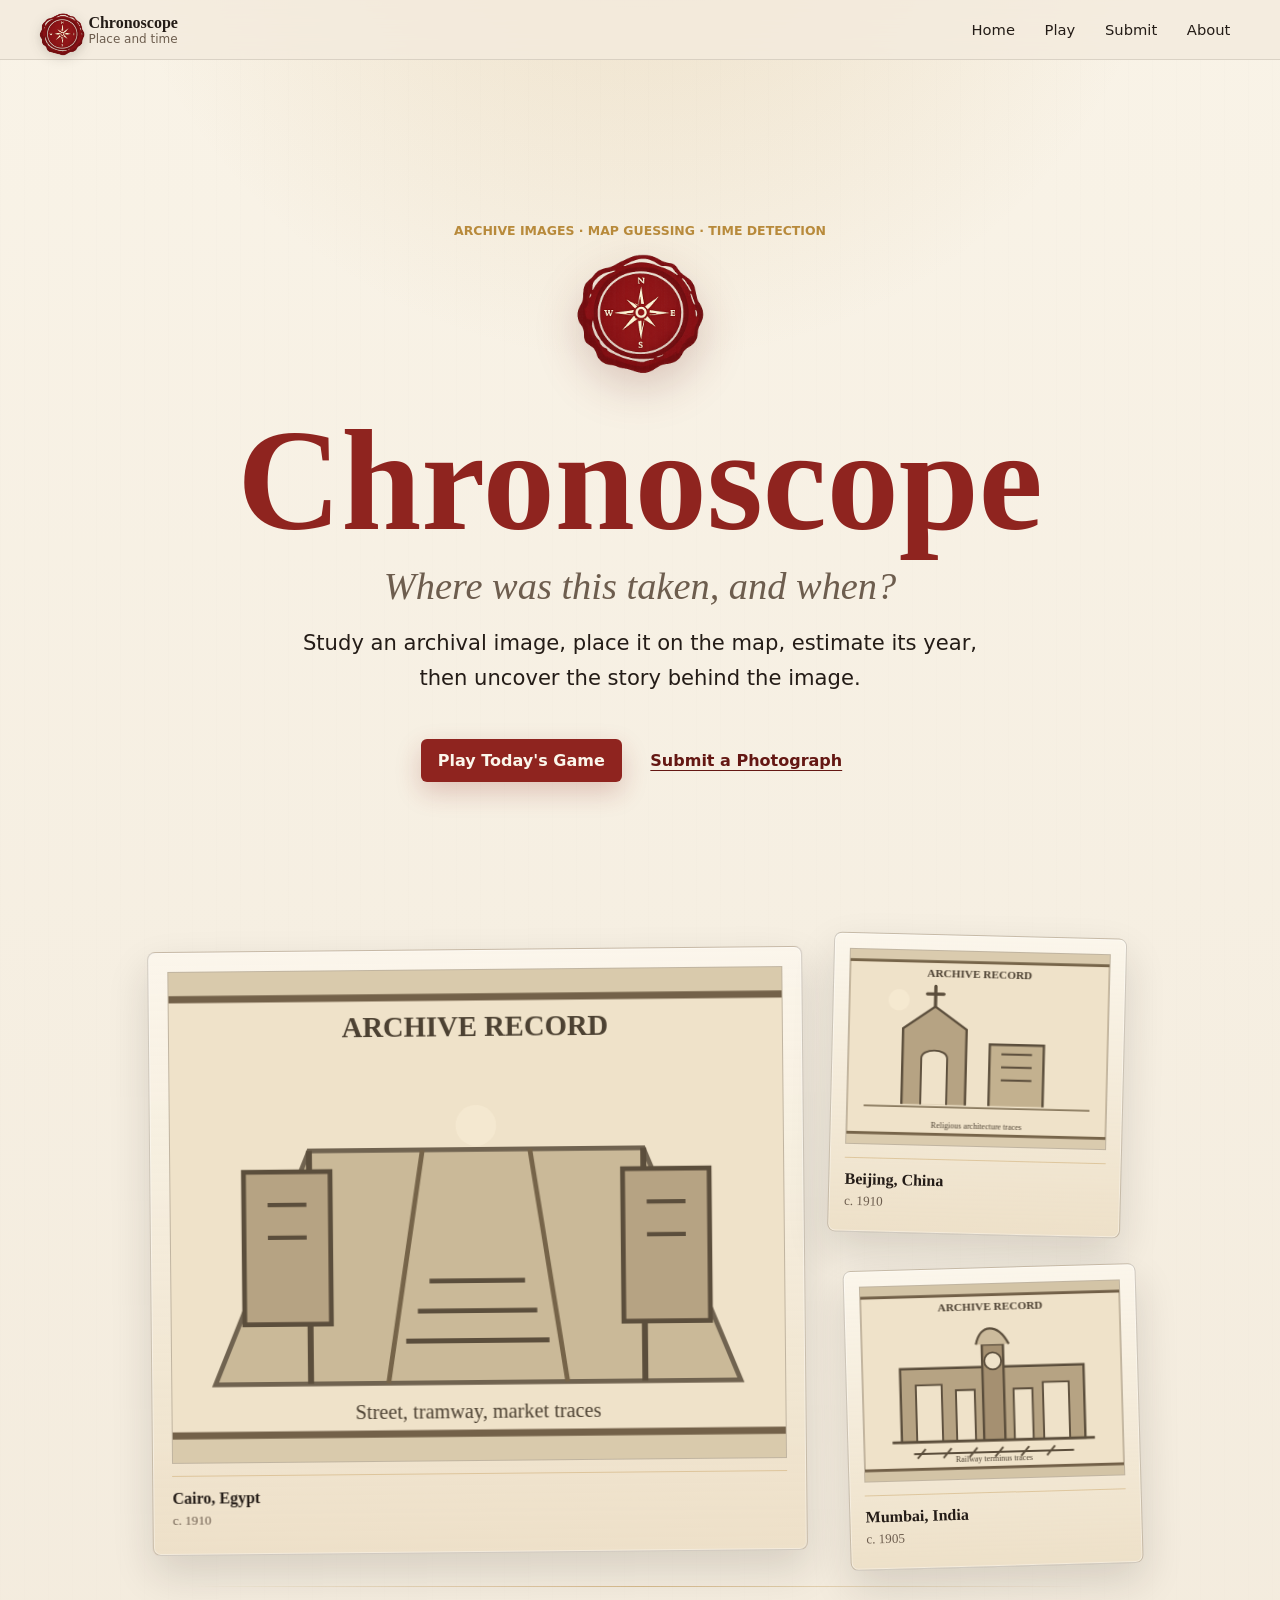
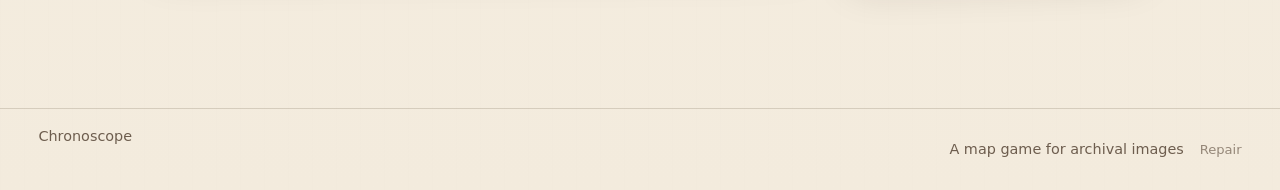
==== chronoscope-github-pages-upload/index.html @ c5681e15 "Add files via upload" ====
<!doctype html>
<html lang="en">
  <head>
    <meta charset="utf-8" />
    <meta name="viewport" content="width=device-width, initial-scale=1" />
    <title>Chronoscope</title>
    <meta
      name="description"
      content="Chronoscope is a historical map game about placing archival images in space and time."
    />

    <link rel="icon" href="assets/chronoscope-wax-seal-256.png" type="image/png" />
    <link rel="stylesheet" href="https://unpkg.com/leaflet/dist/leaflet.css" />
    <link rel="stylesheet" href="style.css?v=chronoscope-3" />
    <script src="https://unpkg.com/leaflet/dist/leaflet.js"></script>
    <script src="script.js?v=chronoscope-3" defer></script>
  </head>
  <body data-page="main">
    <header class="site-header">
      <a class="brand" href="#home" data-view-target="home" aria-label="Chronoscope home">
        <span class="brand-mark">
          <img src="assets/chronoscope-wax-seal.png" alt="" />
        </span>
        <span>
          <strong>Chronoscope</strong>
          <small>Place and time</small>
        </span>
      </a>

      <nav class="site-nav" aria-label="Primary navigation">
        <button type="button" data-view-target="home">Home</button>
        <button type="button" data-action="start-game">Play</button>
        <button type="button" data-view-target="submit">Submit</button>
        <button type="button" data-view-target="about">About</button>
      </nav>
    </header>

    <main class="app-shell">
      <section class="screen is-active home-screen" data-view="home" id="home">
        <div class="chronoscope-hero">
          <p class="kicker hero-kicker">Archive images &middot; map guessing &middot; time detection</p>
          <div class="logo-placeholder" aria-label="Chronoscope compass wax seal">
            <img src="assets/chronoscope-wax-seal.png" alt="Chronoscope compass wax seal" />
          </div>
          <h1>Chronoscope</h1>
          <p class="hero-question">Where was this taken, and when?</p>
          <p class="lead">
            Study an archival image, place it on the map, estimate its year,
            then uncover the story behind the image.
          </p>
          <div class="button-row hero-actions">
            <button class="primary-button" type="button" data-action="start-game">
              Play Today's Game
            </button>
            <button class="text-button" type="button" data-view-target="submit">
              Submit a Photograph
            </button>
          </div>
          <p class="sr-only" id="dataStatus" aria-live="polite"></p>
        </div>

        <div class="home-lower" aria-label="Featured archival previews">
          <div class="archive-triptych">
            <figure class="archive-teaser archive-primary">
              <img
                id="homeImageOne"
                src="assets/images/cairo_street_001.svg"
                alt="Featured archival image"
              />
              <figcaption>
                <span id="homePlaceOne">Cairo, Egypt</span>
                <time id="homeTimeOne">c. 1910</time>
              </figcaption>
            </figure>
            <figure class="archive-teaser archive-secondary archive-secondary-top">
              <img
                id="homeImageTwo"
                src="assets/images/beijing_church_001.svg"
                alt="Featured archival image"
              />
              <figcaption>
                <span id="homePlaceTwo">Beijing, China</span>
                <time id="homeTimeTwo">c. 1910</time>
              </figcaption>
            </figure>
            <figure class="archive-teaser archive-secondary archive-secondary-bottom">
              <img
                id="homeImageThree"
                src="assets/images/mumbai_station_001.svg"
                alt="Featured archival image"
              />
              <figcaption>
                <span id="homePlaceThree">Mumbai, India</span>
                <time id="homeTimeThree">c. 1905</time>
              </figcaption>
            </figure>
          </div>
        </div>
      </section>

      <section class="screen game-screen" data-view="game" id="game">
        <div class="round-bar">
          <div>
            <p class="kicker">Current record</p>
            <h2 id="roundTitle">Archive Image</h2>
          </div>
          <div class="round-meta">
            <span id="roundCounter">Round 1 of 5</span>
            <span id="scorePreview">Score 0 / 25,000</span>
          </div>
        </div>

        <div class="game-layout">
          <article class="image-panel">
            <section class="time-panel" aria-label="Time guess">
              <div class="time-panel-head">
                <div>
                  <p class="kicker">Estimated date</p>
                  <strong id="yearDisplay">1900 CE</strong>
                </div>
                <label>
                  Exact year
                  <input id="yearInput" type="number" min="-3000" max="2000" step="1" />
                </label>
              </div>
              <div
                id="timeTimeline"
                class="time-timeline"
                role="slider"
                aria-label="Estimated year from 3000 BCE to 2000 CE"
                aria-valuemin="-3000"
                aria-valuemax="2000"
                aria-valuenow="1900"
                tabindex="0"
              >
                <div class="time-track"></div>
                <div class="time-era bc-era">BCE</div>
                <div class="time-era ce-era">CE</div>
                <div class="time-marker" id="timeMarker"></div>
                <div class="time-ticks" aria-hidden="true">
                  <span>3000 BCE</span>
                  <span>2000 BCE</span>
                  <span>1000 BCE</span>
                  <span>1 CE</span>
                  <span>1000 CE</span>
                  <span>2000 CE</span>
                </div>
              </div>
            </section>

            <figure>
              <img id="imageImage" src="" alt="Historical image for this round" />
              <figcaption id="imageCaption">Study the image, choose a date, and place it on the map.</figcaption>
            </figure>
          </article>

          <section class="detective-panel" aria-label="Guess panel">
            <div class="map-status" id="mapStatus">No location selected</div>
            <div id="guessMap" class="map-shell" aria-label="World map"></div>

            <div class="action-strip">
              <button class="primary-button" type="button" id="submitGuess" disabled>
                Submit Guess
              </button>
              <button class="secondary-button" type="button" id="nextRound" hidden>
                Next Round
              </button>
            </div>

            <section class="reveal-panel" id="revealPanel" hidden aria-live="polite"></section>
          </section>
        </div>
      </section>

      <section class="screen results-screen" data-view="results" id="results">
        <div class="results-hero">
          <p class="kicker">Final record</p>
          <h2>Your Reading of the Past</h2>
          <p id="finalScore" class="final-score">0 / 25,000</p>
          <p id="ratingTitle" class="rating-title"></p>
        </div>

        <div class="results-grid">
          <section class="results-breakdown">
            <h3>Round Breakdown</h3>
            <div id="roundBreakdown"></div>
          </section>

          <section class="share-panel">
            <h3>Share Result</h3>
            <textarea id="shareText" readonly rows="7"></textarea>
            <div class="button-row">
              <button class="primary-button" type="button" id="copyResult">Copy Result</button>
              <button class="secondary-button" type="button" data-action="start-game">
                Play Again
              </button>
            </div>
            <p class="loading-note" id="copyResultStatus"></p>
          </section>
        </div>
      </section>

      <section class="screen submit-screen" data-view="submit" id="submit">
        <div class="section-heading">
          <p class="kicker">Archive contribution</p>
          <h2>Submit a Photograph</h2>
          <p>
            Propose an archival photograph for review. No submission enters the
            game until it has been verified for source, date, location, and rights.
          </p>
        </div>

        <div class="submit-layout">
          <form id="submissionForm" class="submission-form">
            <label>
              Image title
              <input name="title" required placeholder="Old Church in Beijing" />
            </label>
            <label>
              Image URL
              <input name="image" type="url" required placeholder="https://archive.example/image.jpg" />
            </label>
            <label>
              Suggested location name
              <input name="locationName" required placeholder="Beijing, China" />
            </label>
            <label>
              Latitude
              <input name="lat" type="number" step="0.0001" required placeholder="39.9042" />
            </label>
            <label>
              Longitude
              <input name="lng" type="number" step="0.0001" required placeholder="116.4074" />
            </label>
            <label>
              Suggested year
              <input name="year" type="number" min="-3000" max="2000" step="1" required placeholder="1910" />
            </label>
            <label class="full-span">
              Locate it on the map
              <span class="field-note">Click the map, then confirm the selected point. You can clear it and choose again.</span>
              <div id="submissionMap" class="submission-map" aria-label="Submission location map"></div>
              <div class="button-row">
                <button class="secondary-button" type="button" id="confirmSubmissionLocation">
                  Confirm Map Location
                </button>
                <button class="secondary-button" type="button" id="clearSubmissionLocation">
                  Clear Location
                </button>
              </div>
              <span id="submissionMapStatus" class="field-note">No map point selected yet.</span>
            </label>
            <label class="full-span">
              Optional owner note <span class="optional-label">optional</span>
              <textarea name="clue" rows="3"></textarea>
            </label>
            <label class="full-span">
              Historical Record <span class="optional-label">optional</span>
              <textarea name="explanation" rows="4"></textarea>
            </label>
            <label>
              Source/archive link
              <input name="source" required placeholder="Archive name and URL" />
            </label>
            <label>
              Rights/public domain note
              <input name="rights" required placeholder="Public domain, CC0, or permission note" />
            </label>
            <label>
              Submitter name or initials
              <input name="submitter" required placeholder="A. Chen" />
            </label>

            <div class="form-actions full-span">
              <button class="primary-button" type="submit">Submit for Review</button>
              <button class="secondary-button" type="reset">Clear Form</button>
            </div>
          </form>

          <section class="generated-panel">
            <h3>Submission Record</h3>
            <p>
              Your proposal is prepared for owner review. It does not publish
              anything to the game.
            </p>
            <textarea id="generatedSubmission" readonly rows="18"></textarea>
            <div class="button-row">
              <button class="primary-button" type="button" id="copySubmission">
                Copy Submission Record
              </button>
            </div>
            <p class="loading-note" id="submissionStatus"></p>
          </section>
        </div>
      </section>

      <section class="screen about-screen" data-view="about" id="about">
        <div class="section-heading">
          <p class="kicker">About Chronoscope</p>
          <h2>Read the traces.</h2>
          <p>
            Chronoscope is a historical map game about reading the traces left
            inside old images. Each round asks a simple question: where was this
            image taken, and when?
          </p>
        </div>

        <div class="about-columns">
          <section>
            <h3>Observation</h3>
            <p>
              The answer lies not in memorization, but in observation: architecture,
              clothing, roads, signs, terrain, technology, and the quiet details
              of daily life.
            </p>
          </section>
          <section>
            <h3>Public History</h3>
            <p>
              The project is built as an experiment in public history, visual
              reasoning, and geographical imagination. Submissions require
              verification before they can enter the game.
            </p>
          </section>
        </div>
      </section>
    </main>

    <footer class="site-footer">
      <span>Chronoscope</span>
      <span>
        A map game for archival images
        <button class="repair-link" type="button" id="openRepairAccess">Repair</button>
      </span>
    </footer>

    <section class="repair-access" id="repairAccess" hidden aria-label="Owner repair access">
      <div class="repair-access-card">
        <button class="repair-close" type="button" id="closeRepairAccess" aria-label="Close repair access">
          &times;
        </button>
        <p class="kicker">Owner access</p>
        <h2>Repair Panel</h2>
        <p>Enter the owner repair code to continue.</p>
        <form id="repairAccessForm" class="repair-access-form">
          <label>
            Access code
            <input id="repairAccessCode" type="password" autocomplete="current-password" />
          </label>
          <button class="primary-button" type="submit">Open Repair</button>
        </form>
        <p class="loading-note" id="repairAccessStatus" aria-live="polite"></p>
      </div>
    </section>
  </body>
</html>
---- chronoscope-github-pages-upload/style.css ----
:root {
  --paper: #F3EBDD;
  --paper-soft: #FBF6EB;
  --paper-deep: #E7D6B8;
  --ink: #241C17;
  --muted-ink: #6D5D4E;
  --muted: var(--muted-ink);
  --burgundy: #8F241F;
  --burgundy-dark: #641713;
  --gold: #B88A3B;
  --line: #D8C5A3;
  --shadow: 0 22px 60px rgba(36, 28, 23, 0.16);
}

* {
  box-sizing: border-box;
}

html {
  min-height: 100%;
}

body {
  min-height: 100%;
  margin: 0;
  color: var(--ink);
  font-family: system-ui, -apple-system, BlinkMacSystemFont, "Segoe UI", sans-serif;
  background:
    radial-gradient(circle at 50% -10%, rgba(184, 138, 59, 0.2), transparent 34rem),
    linear-gradient(rgba(251, 246, 235, 0.72), rgba(243, 235, 221, 0.84)),
    repeating-linear-gradient(90deg, rgba(36, 28, 23, 0.028) 0 1px, transparent 1px 24px),
    var(--paper);
}

button,
input,
textarea,
select {
  font: inherit;
}

button,
a.secondary-link,
.repair-link,
.text-button {
  min-height: 42px;
}

button {
  border: 0;
  cursor: pointer;
}

button:disabled {
  cursor: not-allowed;
  opacity: 0.55;
}

a {
  color: var(--burgundy-dark);
}

img {
  display: block;
  max-width: 100%;
}

.sr-only {
  position: absolute;
  width: 1px;
  height: 1px;
  padding: 0;
  overflow: hidden;
  clip: rect(0, 0, 0, 0);
  white-space: nowrap;
  border: 0;
}

code {
  padding: 0.12rem 0.28rem;
  border: 1px solid rgba(143, 36, 31, 0.18);
  border-radius: 4px;
  background: rgba(251, 246, 235, 0.72);
}

.site-header {
  position: sticky;
  top: 0;
  z-index: 50;
  display: flex;
  align-items: center;
  justify-content: space-between;
  gap: 1rem;
  padding: 0.65rem clamp(1rem, 3vw, 2.5rem);
  border-bottom: 1px solid rgba(36, 28, 23, 0.12);
  background: rgba(243, 235, 221, 0.82);
  backdrop-filter: blur(12px);
}

.brand {
  display: inline-flex;
  align-items: center;
  gap: 0.75rem;
  color: var(--ink);
  text-decoration: none;
}

.brand-mark {
  display: grid;
  width: 38px;
  height: 38px;
  place-items: center;
  border-radius: 50%;
  background: transparent;
  font-family: Georgia, "Times New Roman", serif;
  font-weight: 700;
}

.brand-mark img {
  width: 48px;
  height: 48px;
  max-width: none;
  object-fit: contain;
  filter: drop-shadow(0 3px 6px rgba(36, 28, 23, 0.2));
}

.brand strong,
h1,
h2,
h3 {
  font-family: Georgia, "Times New Roman", serif;
  font-weight: 700;
  letter-spacing: 0;
}

.brand small {
  display: block;
  color: var(--muted);
  font-size: 0.75rem;
}

.site-nav {
  display: flex;
  align-items: center;
  justify-content: flex-end;
  flex-wrap: wrap;
  gap: 0.45rem;
}

.site-nav button,
.site-nav a {
  display: inline-flex;
  align-items: center;
  justify-content: center;
  min-height: 36px;
  padding: 0.32rem 0.64rem;
  border: 1px solid transparent;
  border-radius: 6px;
  color: var(--ink);
  background: transparent;
  text-decoration: none;
  font-size: 0.92rem;
}

.site-nav button:hover,
.site-nav a:hover {
  border-color: rgba(143, 36, 31, 0.26);
  background: rgba(251, 246, 235, 0.62);
}

.app-shell {
  width: min(1320px, calc(100% - 2rem));
  margin: 0 auto;
  padding: clamp(1.5rem, 4vw, 3.5rem) 0;
}

.screen {
  display: none;
}

.screen.is-active {
  display: block;
}

.home-grid {
  display: grid;
  grid-template-columns: minmax(0, 1fr) minmax(280px, 420px);
  gap: clamp(1.4rem, 4vw, 3rem);
  align-items: center;
  min-height: calc(100vh - 190px);
}

.chronoscope-hero {
  display: grid;
  place-items: center;
  min-height: calc(100vh - 9.5rem);
  padding: clamp(3.5rem, 9vw, 7rem) 0 clamp(4rem, 10vw, 8rem);
  text-align: center;
  animation: quietReveal 700ms ease-out both;
}

.hero-kicker {
  margin-bottom: 1.35rem;
}

.logo-placeholder {
  display: grid;
  width: clamp(86px, 12vw, 136px);
  height: clamp(86px, 12vw, 136px);
  place-items: center;
  margin-bottom: clamp(1.2rem, 3vw, 2rem);
  border-radius: 50%;
  background: transparent;
  filter: drop-shadow(0 16px 22px rgba(100, 23, 19, 0.22));
}

.logo-placeholder img {
  width: 100%;
  height: 100%;
  object-fit: contain;
}

.chronoscope-hero h1 {
  margin-bottom: 0.85rem;
  color: var(--burgundy);
  font-size: clamp(4rem, 12vw, 9rem);
  letter-spacing: 0;
}

.hero-question {
  max-width: 740px;
  margin-bottom: 1.1rem;
  color: var(--muted-ink);
  font-family: Georgia, "Times New Roman", serif;
  font-size: clamp(1.5rem, 3vw, 2.4rem);
  font-style: italic;
  line-height: 1.18;
}

.chronoscope-hero .lead {
  max-width: 680px;
  margin-right: auto;
  margin-left: auto;
  color: var(--ink);
}

.hero-actions {
  justify-content: center;
  margin-top: 1.35rem;
}

.home-lower {
  display: flex;
  justify-content: center;
  min-height: 50vh;
  padding: clamp(0.5rem, 2vw, 1.6rem) 0 clamp(3rem, 7vw, 6rem);
}

@keyframes quietReveal {
  from {
    opacity: 0;
    transform: translateY(10px);
  }

  to {
    opacity: 1;
    transform: translateY(0);
  }
}

.kicker {
  margin: 0 0 0.45rem;
  color: var(--gold);
  font-size: 0.78rem;
  font-weight: 800;
  text-transform: uppercase;
}

h1,
h2,
h3,
p {
  margin-top: 0;
}

h1 {
  margin-bottom: 1rem;
  font-size: clamp(3rem, 8vw, 6.4rem);
  line-height: 0.95;
}

h2 {
  margin-bottom: 0.75rem;
  font-size: clamp(2rem, 4vw, 3.25rem);
  line-height: 1.05;
}

h3 {
  margin-bottom: 0.75rem;
  font-size: 1.3rem;
}

.lead {
  max-width: 58ch;
  color: var(--muted);
  font-size: clamp(1.08rem, 2vw, 1.32rem);
  line-height: 1.65;
}

.button-row,
.action-strip,
.form-actions,
.admin-toolbar {
  display: flex;
  flex-wrap: wrap;
  gap: 0.75rem;
  align-items: center;
}

.primary-button,
.secondary-button,
.danger-button,
.secondary-link,
.text-button {
  display: inline-flex;
  align-items: center;
  justify-content: center;
  padding: 0.74rem 1.05rem;
  border-radius: 6px;
  font-weight: 800;
  text-decoration: none;
  transition: background 180ms ease, border-color 180ms ease, color 180ms ease, transform 180ms ease;
}

.primary-button {
  color: var(--paper-soft);
  background: var(--burgundy);
  box-shadow: 0 10px 26px rgba(143, 36, 31, 0.22);
}

.primary-button:hover {
  background: var(--burgundy-dark);
  transform: translateY(-1px);
}

.secondary-button,
.secondary-link {
  border: 1px solid var(--line);
  color: var(--ink);
  background: rgba(255, 250, 240, 0.72);
}

.secondary-button:hover,
.secondary-link:hover {
  border-color: var(--burgundy);
}

.text-button {
  color: var(--burgundy-dark);
  background: transparent;
  text-decoration: underline;
  text-underline-offset: 0.28rem;
}

.text-button:hover {
  color: var(--burgundy);
}

.danger-button {
  color: var(--paper-soft);
  background: var(--burgundy);
}

.danger-button:hover {
  background: var(--burgundy-dark);
}

.compact-button {
  min-height: 36px;
  padding: 0.48rem 0.65rem;
  font-size: 0.84rem;
}

.loading-note {
  min-height: 1.35rem;
  margin: 1rem 0 0;
  color: var(--muted);
  font-size: 0.94rem;
}

.archive-teaser,
.image-panel,
.detective-panel,
.results-breakdown,
.share-panel,
.generated-panel,
.about-columns section,
.submission-card,
.owner-card,
.question-set-card {
  border: 1px solid rgba(36, 28, 23, 0.18);
  border-radius: 8px;
  background: rgba(251, 246, 235, 0.76);
  box-shadow: var(--shadow);
}

.archive-triptych {
  position: relative;
  display: grid;
  grid-template-columns: minmax(360px, 1.25fr) minmax(220px, 0.56fr);
  grid-template-rows: repeat(2, minmax(0, 1fr));
  gap: clamp(1.15rem, 2.6vw, 2rem);
  width: min(980px, 94vw);
  align-items: center;
}

.archive-triptych::before {
  content: "";
  position: absolute;
  left: 4%;
  right: 4%;
  bottom: -1.25rem;
  height: 1px;
  background: linear-gradient(90deg, transparent, rgba(184, 138, 59, 0.5), transparent);
}

.archive-teaser {
  margin: 0;
  padding: clamp(0.78rem, 1.2vw, 1.05rem);
  overflow: hidden;
  transform-origin: center;
  border-color: rgba(36, 28, 23, 0.2);
  background:
    linear-gradient(180deg, rgba(251, 246, 235, 0.94), rgba(231, 214, 184, 0.68)),
    var(--paper-soft);
  box-shadow:
    0 18px 42px rgba(36, 28, 23, 0.14),
    inset 0 0 0 1px rgba(255, 255, 255, 0.34);
  transition: transform 180ms ease, box-shadow 180ms ease;
}

.archive-teaser:hover {
  box-shadow:
    0 28px 70px rgba(36, 28, 23, 0.2),
    inset 0 0 0 1px rgba(255, 255, 255, 0.38);
}

.archive-primary {
  grid-row: 1 / span 2;
  padding: clamp(0.9rem, 1.5vw, 1.2rem);
  transform: rotate(-0.55deg);
}

.archive-primary:hover {
  transform: rotate(-0.25deg) translateY(-4px);
}

.archive-secondary {
  transform: translateX(-0.4rem) rotate(1.4deg);
}

.archive-secondary:hover {
  transform: translateX(-0.4rem) rotate(0.6deg) translateY(-4px);
}

.archive-secondary-bottom {
  transform: translateX(0.6rem) rotate(-1.6deg);
}

.archive-secondary-bottom:hover {
  transform: translateX(0.6rem) rotate(-0.7deg) translateY(-4px);
}

.archive-teaser img {
  width: 100%;
  object-fit: cover;
  border: 1px solid rgba(36, 28, 23, 0.22);
  background: var(--paper-deep);
  filter: sepia(0.24) saturate(0.72) contrast(0.96);
}

.archive-primary img {
  aspect-ratio: 5 / 4;
}

.archive-secondary img {
  aspect-ratio: 4 / 3;
}

.archive-teaser figcaption {
  min-height: 3.7rem;
  margin: 0.8rem 0 0;
  padding-top: 0.65rem;
  border-top: 1px solid rgba(184, 138, 59, 0.34);
  color: var(--muted-ink);
  font-family: Georgia, "Times New Roman", serif;
  font-size: 0.92rem;
  text-align: left;
  line-height: 1.35;
}

.archive-teaser figcaption span {
  display: block;
  margin-bottom: 0.18rem;
  color: var(--ink);
  font-family: Georgia, "Times New Roman", serif;
  font-size: 1rem;
  font-weight: 700;
}

.archive-teaser figcaption time {
  display: block;
  color: var(--muted-ink);
  font-size: 0.82rem;
}

.round-bar {
  display: flex;
  align-items: flex-end;
  justify-content: space-between;
  gap: 1rem;
  margin-bottom: 1rem;
}

.round-bar h2 {
  margin-bottom: 0;
  font-size: clamp(1.8rem, 3.5vw, 2.8rem);
}

.round-meta {
  display: flex;
  flex-wrap: wrap;
  gap: 0.5rem;
  justify-content: flex-end;
  color: var(--muted);
}

.round-meta span {
  padding: 0.4rem 0.6rem;
  border: 1px solid rgba(80, 65, 42, 0.22);
  border-radius: 999px;
  background: rgba(255, 250, 240, 0.7);
}

.game-layout {
  display: grid;
  grid-template-columns: minmax(300px, 0.8fr) minmax(420px, 1.35fr);
  gap: 1.25rem;
  align-items: start;
}

.image-panel,
.detective-panel {
  padding: 1rem;
}

.image-panel figure {
  margin: 0;
}

.time-panel {
  margin-bottom: 1rem;
  padding: 0.9rem;
  border: 1px solid rgba(80, 65, 42, 0.22);
  border-radius: 8px;
  background: rgba(244, 236, 216, 0.72);
}

.time-panel-head {
  display: flex;
  align-items: end;
  justify-content: space-between;
  gap: 1rem;
  margin-bottom: 0.85rem;
}

.time-panel-head strong {
  display: block;
  color: var(--burgundy-dark);
  font-family: Georgia, "Times New Roman", serif;
  font-size: clamp(1.55rem, 4vw, 2.4rem);
}

.time-panel-head label {
  display: grid;
  gap: 0.35rem;
  width: min(160px, 42%);
  color: var(--muted);
  font-size: 0.82rem;
  font-weight: 800;
}

.time-panel-head input {
  width: 100%;
  padding: 0.58rem;
}

.time-timeline {
  position: relative;
  height: 108px;
  cursor: crosshair;
  outline: none;
  touch-action: none;
}

.time-timeline:focus-visible {
  box-shadow: 0 0 0 3px rgba(143, 36, 31, 0.24);
}

.time-track {
  position: absolute;
  top: 38px;
  left: 0;
  right: 0;
  height: 18px;
  border: 1px solid rgba(44, 38, 31, 0.35);
  border-radius: 999px;
  background:
    linear-gradient(90deg, rgba(184, 138, 59, 0.34), rgba(109, 93, 78, 0.28) 58%, rgba(143, 36, 31, 0.28)),
    repeating-linear-gradient(90deg, transparent 0 9.8%, rgba(44, 38, 31, 0.3) 9.8% 10%, transparent 10% 20%);
}

.time-era {
  position: absolute;
  top: 12px;
  color: var(--muted);
  font-size: 0.78rem;
  font-weight: 900;
}

.bc-era {
  left: 0;
}

.ce-era {
  right: 0;
}

.time-marker {
  position: absolute;
  top: 22px;
  width: 22px;
  height: 50px;
  border: 3px solid var(--burgundy-dark);
  border-radius: 999px;
  background: rgba(255, 250, 240, 0.92);
  box-shadow: 0 6px 18px rgba(44, 38, 31, 0.2);
  transform: translateX(-50%);
  pointer-events: none;
}

.time-marker::after {
  content: "";
  position: absolute;
  left: 50%;
  bottom: -15px;
  width: 2px;
  height: 18px;
  background: var(--burgundy-dark);
  transform: translateX(-50%);
}

.time-ticks {
  position: absolute;
  left: 0;
  right: 0;
  bottom: 0;
  display: flex;
  justify-content: space-between;
  gap: 0.35rem;
  color: var(--muted);
  font-size: 0.72rem;
  line-height: 1.2;
}

.time-ticks span {
  max-width: 4.5rem;
}

.image-panel img {
  width: 100%;
  aspect-ratio: 4 / 3;
  object-fit: cover;
  border: 1px solid rgba(80, 65, 42, 0.3);
  border-radius: 6px;
  background: var(--paper-deep);
}

.image-panel figcaption {
  margin-top: 0.7rem;
  color: var(--muted);
  font-size: 0.94rem;
}

.case-note {
  margin-top: 1rem;
  padding: 0.9rem;
  border-top: 1px solid rgba(184, 138, 59, 0.38);
  color: var(--muted-ink);
  background: rgba(231, 214, 184, 0.24);
}

.case-note p:last-child {
  margin-bottom: 0;
  line-height: 1.55;
}

.map-status {
  min-height: 48px;
  margin-bottom: 0.85rem;
  padding: 0.7rem;
  border: 1px solid rgba(80, 65, 42, 0.2);
  border-radius: 6px;
  color: var(--muted);
  background: rgba(255, 250, 240, 0.68);
}

.map-shell {
  width: 100%;
  height: clamp(480px, 62vh, 720px);
  min-height: 460px;
  overflow: hidden;
  border: 1px solid rgba(80, 65, 42, 0.32);
  border-radius: 8px;
  background: #d9d0b9;
}

.map-pin {
  border: 0;
  background: transparent;
}

.map-pin span {
  position: relative;
  display: block;
  width: 26px;
  height: 26px;
  border: 2px solid var(--paper-soft);
  border-radius: 50% 50% 50% 0;
  box-shadow: 0 6px 14px rgba(36, 28, 23, 0.3);
  transform: rotate(-45deg);
}

.map-pin span::after {
  content: "";
  position: absolute;
  top: 7px;
  left: 7px;
  width: 8px;
  height: 8px;
  border-radius: 50%;
  background: var(--paper-soft);
}

.map-pin-guess span {
  background: var(--gold);
}

.map-pin-answer span {
  background: var(--burgundy);
}

.action-strip {
  justify-content: flex-start;
  margin-top: 1rem;
}

.reveal-panel {
  margin-top: 1rem;
  padding: 1rem;
  border: 1px solid rgba(143, 36, 31, 0.24);
  border-radius: 8px;
  background: rgba(255, 250, 240, 0.84);
}

.score-grid {
  display: grid;
  grid-template-columns: repeat(3, minmax(0, 1fr));
  gap: 0.75rem;
  margin: 1rem 0;
}

.score-tile {
  padding: 0.8rem;
  border: 1px solid rgba(80, 65, 42, 0.2);
  border-radius: 6px;
  background: rgba(244, 236, 216, 0.75);
}

.score-tile span {
  display: block;
  color: var(--muted);
  font-size: 0.82rem;
}

.score-tile strong {
  display: block;
  margin-top: 0.25rem;
  font-family: Georgia, "Times New Roman", serif;
  font-size: 1.45rem;
}

.answer-line {
  color: var(--muted);
  line-height: 1.55;
}

.historical-record {
  margin: 1rem 0;
  padding: 0.9rem;
  border-left: 3px solid var(--gold);
  background: rgba(231, 214, 184, 0.28);
}

.historical-record h4 {
  margin: 0 0 0.35rem;
  font-family: Georgia, "Times New Roman", serif;
  font-size: 1.05rem;
}

.historical-record p {
  margin-bottom: 0;
  color: var(--muted-ink);
  line-height: 1.58;
}

.source-line {
  margin-bottom: 0;
  color: var(--muted);
  font-size: 0.9rem;
}

.results-hero,
.section-heading {
  max-width: 760px;
  margin-bottom: 1.5rem;
}

.results-hero {
  padding-bottom: 1rem;
  border-bottom: 1px solid rgba(80, 65, 42, 0.22);
}

.results-hero h2 {
  margin-bottom: 0.45rem;
}

.final-score {
  margin-bottom: 0.5rem;
  color: var(--burgundy);
  font-family: Georgia, "Times New Roman", serif;
  font-size: clamp(2.7rem, 8vw, 5.4rem);
  font-weight: 700;
  line-height: 1;
}

.rating-title {
  color: var(--burgundy-dark);
  font-family: Georgia, "Times New Roman", serif;
  font-size: 1.65rem;
  font-weight: 700;
}

.results-grid,
.submit-layout {
  display: grid;
  grid-template-columns: minmax(0, 1fr) minmax(320px, 0.85fr);
  gap: 1.25rem;
  align-items: start;
}

.results-breakdown,
.share-panel,
.generated-panel,
.about-columns section {
  padding: 1rem;
}

.round-table {
  width: 100%;
  border-collapse: collapse;
  font-size: 0.95rem;
}

.round-table th,
.round-table td {
  padding: 0.72rem 0.55rem;
  border-bottom: 1px solid rgba(80, 65, 42, 0.18);
  text-align: left;
  vertical-align: top;
}

.round-table th {
  color: var(--muted);
  font-size: 0.78rem;
  text-transform: uppercase;
}

textarea,
input {
  border: 1px solid var(--line);
  border-radius: 6px;
  color: var(--ink);
  background: var(--paper-soft);
}

textarea {
  width: 100%;
  padding: 0.75rem;
  resize: vertical;
  line-height: 1.5;
}

.submission-form {
  display: grid;
  grid-template-columns: repeat(2, minmax(0, 1fr));
  gap: 0.95rem;
}

.submission-form label {
  display: grid;
  gap: 0.4rem;
  color: var(--muted);
  font-weight: 800;
}

.submission-form input,
.submission-form textarea {
  width: 100%;
  padding: 0.7rem;
  font-weight: 400;
}

.field-note {
  color: var(--muted);
  font-size: 0.86rem;
  font-weight: 500;
  line-height: 1.45;
}

.optional-label {
  color: var(--muted);
  font-size: 0.82rem;
  font-weight: 600;
}

.submission-map {
  width: 100%;
  height: 360px;
  min-height: 320px;
  overflow: hidden;
  border: 1px solid rgba(80, 65, 42, 0.32);
  border-radius: 8px;
  background: #d9d0b9;
}

.full-span {
  grid-column: 1 / -1;
}

.generated-panel textarea,
.share-panel textarea {
  font-family: "SFMono-Regular", Consolas, "Liberation Mono", monospace;
  font-size: 0.88rem;
}

.about-columns {
  display: grid;
  grid-template-columns: repeat(2, minmax(0, 1fr));
  gap: 1rem;
}

.admin-toolbar {
  margin-bottom: 1rem;
}

.owner-gate {
  max-width: 760px;
}

.owner-access-form {
  display: grid;
  grid-template-columns: minmax(0, 1fr) auto;
  gap: 0.75rem;
  align-items: end;
  max-width: 680px;
}

.owner-access-form label,
.owner-form label {
  display: grid;
  gap: 0.4rem;
  color: var(--muted);
  font-weight: 800;
}

.owner-access-form input,
.owner-form input,
.owner-form select,
.owner-form textarea {
  width: 100%;
  padding: 0.7rem;
}

.owner-card {
  padding: 1rem;
  margin-bottom: 1rem;
}

.owner-card h2 {
  font-size: clamp(1.6rem, 3vw, 2.35rem);
}

.owner-form {
  display: grid;
  grid-template-columns: repeat(2, minmax(0, 1fr));
  gap: 0.95rem;
}

.publish-grid {
  display: grid;
  grid-template-columns: repeat(2, minmax(0, 1fr));
  gap: 0.95rem;
  margin-top: 1rem;
}

.publish-grid label {
  display: grid;
  gap: 0.45rem;
  color: var(--muted);
  font-weight: 800;
}

.publish-grid textarea {
  font-family: "SFMono-Regular", Consolas, "Liberation Mono", monospace;
  font-size: 0.84rem;
}

.checkbox-row {
  grid-template-columns: auto 1fr !important;
  align-items: center;
  color: var(--ink) !important;
  font-weight: 700 !important;
}

.checkbox-row input {
  width: auto;
  accent-color: var(--burgundy);
}

.admin-section-head {
  display: flex;
  align-items: flex-start;
  justify-content: space-between;
  gap: 1rem;
  margin-bottom: 0.5rem;
}

.admin-section-head h2 {
  margin-bottom: 0;
}

.admin-list {
  display: grid;
  gap: 1rem;
}

.submission-card {
  display: grid;
  grid-template-columns: minmax(220px, 0.45fr) minmax(0, 1fr);
  gap: 1rem;
  padding: 1rem;
}

.submission-card img {
  width: 100%;
  aspect-ratio: 4 / 3;
  object-fit: cover;
  border: 1px solid rgba(80, 65, 42, 0.28);
  border-radius: 6px;
  background: var(--paper-deep);
}

.compact-card {
  grid-template-columns: minmax(180px, 0.32fr) minmax(0, 1fr);
}

.submission-fields {
  display: grid;
  grid-template-columns: repeat(2, minmax(0, 1fr));
  gap: 0.55rem 1rem;
  margin-bottom: 1rem;
}

.submission-fields div {
  min-width: 0;
}

.submission-fields span {
  display: block;
  color: var(--muted);
  font-size: 0.78rem;
  text-transform: uppercase;
}

.submission-fields strong,
.submission-fields a {
  overflow-wrap: anywhere;
}

.owner-edit-grid {
  display: grid;
  grid-template-columns: repeat(2, minmax(0, 1fr));
  gap: 0.75rem;
  margin-bottom: 1rem;
}

.owner-edit-grid label {
  display: grid;
  gap: 0.35rem;
  color: var(--muted);
  font-size: 0.82rem;
  font-weight: 800;
}

.owner-edit-grid input,
.owner-edit-grid textarea {
  width: 100%;
  padding: 0.65rem;
  font-weight: 400;
}

.image-picker-heading {
  display: flex;
  align-items: center;
  justify-content: space-between;
  gap: 1rem;
  margin-bottom: 0.65rem;
}

.image-picker-heading span,
.status-pill {
  display: inline-flex;
  align-items: center;
  min-height: 28px;
  padding: 0.25rem 0.55rem;
  border-radius: 999px;
  color: var(--burgundy-dark);
  background: rgba(143, 36, 31, 0.11);
  font-size: 0.82rem;
  font-weight: 800;
}

.image-picker {
  display: grid;
  grid-template-columns: repeat(auto-fit, minmax(320px, 1fr));
  gap: 0.75rem;
  max-height: 520px;
  overflow: auto;
  padding: 0.75rem;
  border: 1px solid rgba(80, 65, 42, 0.2);
  border-radius: 8px;
  background: rgba(244, 236, 216, 0.42);
}

.image-choice {
  display: grid;
  grid-template-columns: minmax(0, 1fr) auto;
  gap: 0.65rem;
  align-items: center;
  padding: 0.55rem;
  border: 1px solid rgba(80, 65, 42, 0.2);
  border-radius: 7px;
  background: rgba(255, 250, 240, 0.74);
}

.image-choice label {
  display: grid;
  grid-template-columns: auto 78px minmax(0, 1fr);
  gap: 0.65rem;
  align-items: center;
  min-width: 0;
}

.image-choice label span {
  min-width: 0;
}

.image-choice input {
  width: auto;
  accent-color: var(--burgundy);
}

.image-choice img {
  width: 78px;
  aspect-ratio: 4 / 3;
  object-fit: cover;
  border: 1px solid rgba(80, 65, 42, 0.2);
  border-radius: 5px;
}

.image-choice strong,
.image-choice small {
  display: block;
  max-width: 100%;
  white-space: normal;
  word-break: normal;
  overflow-wrap: break-word;
  letter-spacing: 0;
}

.image-choice small {
  margin-top: 0.2rem;
  color: var(--muted);
  line-height: 1.35;
}

.question-set-list {
  display: grid;
  gap: 0.75rem;
  margin-top: 1rem;
}

.question-set-card {
  display: flex;
  align-items: flex-start;
  justify-content: space-between;
  gap: 1rem;
  padding: 1rem;
}

.question-set-card p {
  margin-bottom: 0.4rem;
  color: var(--muted);
}

.repair-link {
  display: inline-flex;
  align-items: center;
  margin-left: 0.7rem;
  padding: 0;
  border: 0;
  color: var(--muted);
  font-size: 0.82rem;
  background: transparent;
  opacity: 0.7;
}

.repair-link:hover {
  color: var(--burgundy-dark);
  opacity: 1;
}

.repair-access {
  position: fixed;
  inset: 0;
  z-index: 100;
  display: grid;
  place-items: center;
  padding: 1rem;
  background: rgba(36, 28, 23, 0.46);
  backdrop-filter: blur(7px);
}

.repair-access-card {
  position: relative;
  width: min(440px, 100%);
  padding: 1.25rem;
  border: 1px solid rgba(216, 197, 163, 0.78);
  border-radius: 8px;
  background: var(--paper-soft);
  box-shadow: 0 30px 80px rgba(36, 28, 23, 0.32);
}

.repair-access-card h2 {
  margin-bottom: 0.4rem;
  font-size: clamp(1.7rem, 4vw, 2.35rem);
}

.repair-close {
  position: absolute;
  top: 0.65rem;
  right: 0.65rem;
  width: 36px;
  min-height: 36px;
  border: 1px solid var(--line);
  border-radius: 50%;
  color: var(--ink);
  background: rgba(243, 235, 221, 0.72);
  font-size: 1.2rem;
  line-height: 1;
}

.repair-access-form {
  display: grid;
  gap: 0.8rem;
}

.repair-access-form label {
  display: grid;
  gap: 0.4rem;
  color: var(--muted);
  font-weight: 800;
}

.repair-access-form input {
  width: 100%;
  padding: 0.7rem;
}

.site-footer {
  display: flex;
  justify-content: space-between;
  gap: 1rem;
  padding: 1.2rem clamp(1rem, 3vw, 2.5rem);
  border-top: 1px solid rgba(80, 65, 42, 0.18);
  color: var(--muted);
  font-size: 0.9rem;
}

[hidden] {
  display: none !important;
}

@media (max-width: 900px) {
  .site-header {
    align-items: flex-start;
    flex-direction: column;
  }

  .site-nav {
    justify-content: flex-start;
  }

  .home-grid,
  .game-layout,
  .results-grid,
  .submit-layout,
  .about-columns,
  .submission-card,
  .owner-form,
  .question-set-card {
    grid-template-columns: 1fr;
  }

  .owner-access-form,
  .question-set-card {
    display: grid;
    grid-template-columns: 1fr;
  }

  .home-grid {
    min-height: auto;
  }

  .archive-triptych {
    grid-template-columns: 1fr;
    grid-template-rows: auto;
    width: min(480px, 92vw);
  }

  .archive-primary {
    grid-row: auto;
  }

  .archive-primary,
  .archive-secondary,
  .archive-secondary-bottom {
    transform: none;
  }

  .archive-primary:hover,
  .archive-secondary:hover,
  .archive-secondary-bottom:hover {
    transform: translateY(-3px);
  }

  .round-bar {
    align-items: flex-start;
    flex-direction: column;
  }

  .round-meta {
    justify-content: flex-start;
  }

  .admin-section-head {
    flex-direction: column;
  }
}

@media (max-width: 640px) {
  .app-shell {
    width: min(100% - 1rem, 1180px);
    padding-top: 1rem;
  }

  .chronoscope-hero {
    min-height: auto;
    padding-top: 2.2rem;
  }

  .chronoscope-hero h1 {
    font-size: clamp(2.65rem, 14vw, 3.35rem);
  }

  .hero-actions {
    flex-direction: column;
  }

  .site-nav {
    width: 100%;
  }

  .site-nav button,
  .site-nav a {
    flex: 1 1 auto;
  }

  .score-grid,
  .submission-form,
  .submission-fields,
  .owner-edit-grid,
  .publish-grid,
  .image-picker {
    grid-template-columns: 1fr;
  }

  .image-choice {
    grid-template-columns: 1fr;
  }

  .image-choice label {
    grid-template-columns: auto minmax(0, 1fr);
  }

  .image-choice img {
    display: none;
  }

  .map-shell {
    height: 460px;
  }

  .time-panel-head {
    justify-content: space-between;
  }

  .time-panel-head {
    align-items: start;
    flex-direction: column;
  }

  .time-panel-head label {
    width: 100%;
  }

  .time-ticks {
    font-size: 0.64rem;
  }

  .site-footer {
    flex-direction: column;
  }
}
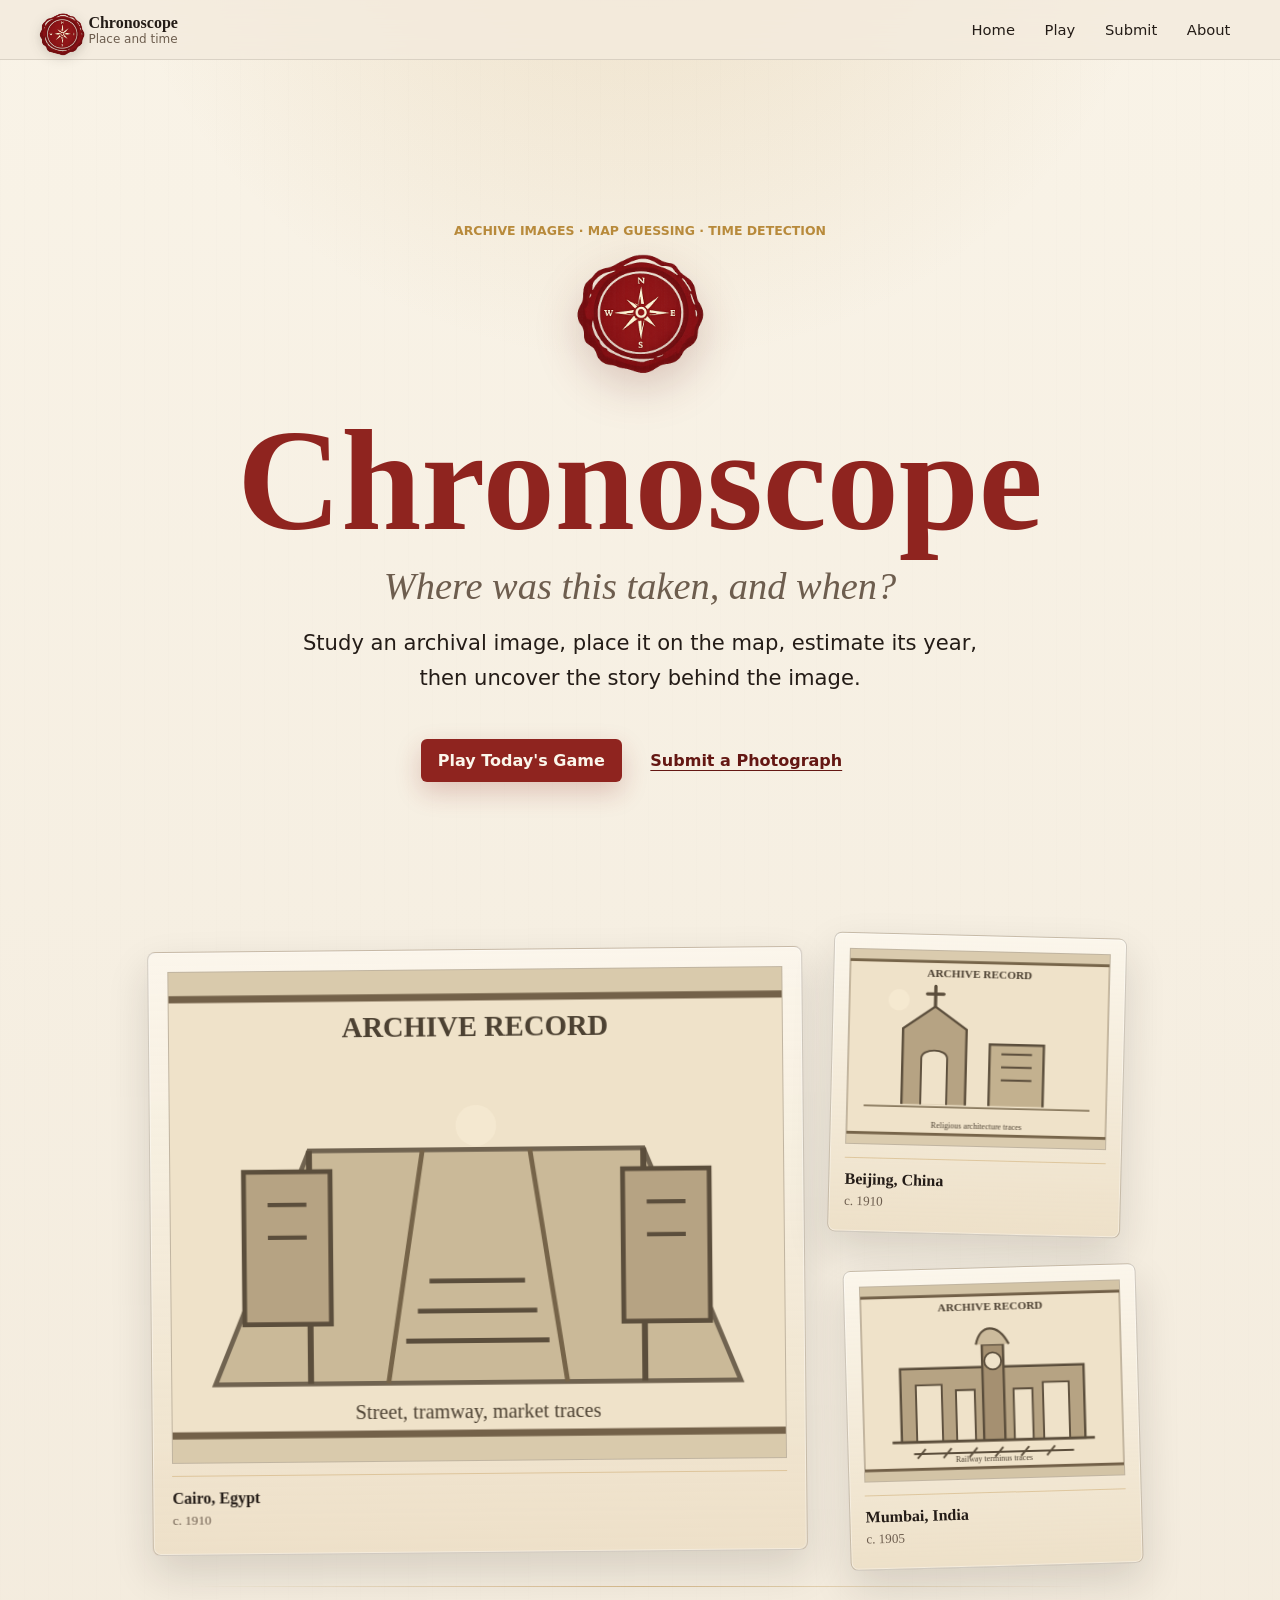
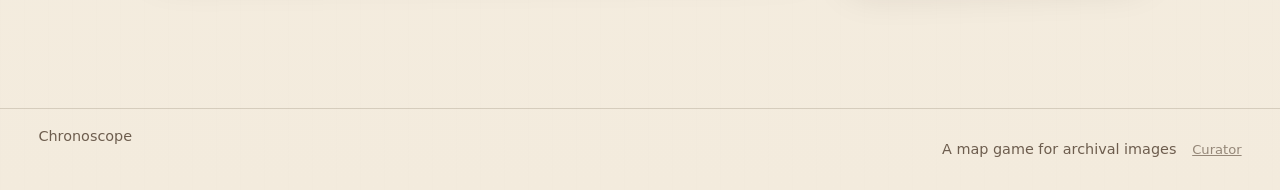
==== commit 42ff343f: "Add files via upload" ====
--- a/chronoscope-github-pages-upload/index.html
+++ b/chronoscope-github-pages-upload/index.html
@@ -11,9 +11,10 @@
 
     <link rel="icon" href="assets/chronoscope-wax-seal-256.png" type="image/png" />
     <link rel="stylesheet" href="https://unpkg.com/leaflet/dist/leaflet.css" />
-    <link rel="stylesheet" href="style.css?v=chronoscope-3" />
+    <link rel="stylesheet" href="style.css?v=chronoscope-6" />
     <script src="https://unpkg.com/leaflet/dist/leaflet.js"></script>
-    <script src="script.js?v=chronoscope-3" defer></script>
+    <script src="https://cdn.jsdelivr.net/npm/@supabase/supabase-js@2"></script>
+    <script src="script.js?v=chronoscope-6" defer></script>
   </head>
   <body data-page="main">
     <header class="site-header">
@@ -270,6 +271,10 @@
               Submitter name or initials
               <input name="submitter" required placeholder="A. Chen" />
             </label>
+            <label>
+              Contact <span class="optional-label">optional</span>
+              <input name="submitterContact" placeholder="Email or social handle" />
+            </label>
 
             <div class="form-actions full-span">
               <button class="primary-button" type="submit">Submit for Review</button>
@@ -280,8 +285,9 @@
           <section class="generated-panel">
             <h3>Submission Record</h3>
             <p>
-              Your proposal is prepared for owner review. It does not publish
-              anything to the game.
+              With Supabase configured, your proposal goes directly to the
+              private review table. If that fails, a copyable backup record
+              appears here.
             </p>
             <textarea id="generatedSubmission" readonly rows="18"></textarea>
             <div class="button-row">
@@ -330,27 +336,8 @@
       <span>Chronoscope</span>
       <span>
         A map game for archival images
-        <button class="repair-link" type="button" id="openRepairAccess">Repair</button>
+        <a class="repair-link" href="admin.html">Curator</a>
       </span>
     </footer>
-
-    <section class="repair-access" id="repairAccess" hidden aria-label="Owner repair access">
-      <div class="repair-access-card">
-        <button class="repair-close" type="button" id="closeRepairAccess" aria-label="Close repair access">
-          &times;
-        </button>
-        <p class="kicker">Owner access</p>
-        <h2>Repair Panel</h2>
-        <p>Enter the owner repair code to continue.</p>
-        <form id="repairAccessForm" class="repair-access-form">
-          <label>
-            Access code
-            <input id="repairAccessCode" type="password" autocomplete="current-password" />
-          </label>
-          <button class="primary-button" type="submit">Open Repair</button>
-        </form>
-        <p class="loading-note" id="repairAccessStatus" aria-live="polite"></p>
-      </div>
-    </section>
   </body>
 </html>
--- a/chronoscope-github-pages-upload/style.css
+++ b/chronoscope-github-pages-upload/style.css
@@ -1065,6 +1065,92 @@
   gap: 1rem;
 }
 
+.curator-dashboard .section-heading {
+  max-width: 920px;
+}
+
+.curator-list {
+  display: grid;
+  gap: 1rem;
+}
+
+.compact-list {
+  gap: 0.75rem;
+}
+
+.curator-card {
+  display: grid;
+  grid-template-columns: minmax(220px, 0.34fr) minmax(0, 1fr);
+  gap: 1rem;
+  padding: 1rem;
+  border: 1px solid rgba(36, 28, 23, 0.18);
+  border-radius: 8px;
+  background: rgba(251, 246, 235, 0.8);
+  box-shadow: 0 14px 38px rgba(36, 28, 23, 0.1);
+}
+
+.compact-curator-card {
+  grid-template-columns: minmax(150px, 0.22fr) minmax(0, 1fr);
+}
+
+.empty-state {
+  display: block;
+  color: var(--muted);
+}
+
+.curator-preview {
+  display: grid;
+  gap: 0.65rem;
+  align-content: start;
+}
+
+.curator-preview img {
+  width: 100%;
+  aspect-ratio: 4 / 3;
+  object-fit: cover;
+  border: 1px solid rgba(80, 65, 42, 0.28);
+  border-radius: 6px;
+  background: var(--paper-deep);
+}
+
+.curator-card-head {
+  display: flex;
+  align-items: flex-start;
+  justify-content: space-between;
+  gap: 1rem;
+  margin-bottom: 0.8rem;
+}
+
+.curator-card-head h3 {
+  margin-bottom: 0;
+}
+
+.curator-edit-grid {
+  display: grid;
+  grid-template-columns: repeat(2, minmax(0, 1fr));
+  gap: 0.75rem;
+  margin-top: 0.9rem;
+}
+
+.curator-edit-grid label {
+  display: grid;
+  gap: 0.35rem;
+  color: var(--muted);
+  font-size: 0.82rem;
+  font-weight: 800;
+}
+
+.curator-edit-grid input,
+.curator-edit-grid textarea {
+  width: 100%;
+  padding: 0.65rem;
+  font-weight: 400;
+}
+
+.curator-actions {
+  margin-top: 0.9rem;
+}
+
 .submission-card {
   display: grid;
   grid-template-columns: minmax(220px, 0.45fr) minmax(0, 1fr);
@@ -1336,11 +1422,13 @@
   .game-layout,
   .results-grid,
   .submit-layout,
-  .about-columns,
-  .submission-card,
-  .owner-form,
-  .question-set-card {
-    grid-template-columns: 1fr;
+	  .about-columns,
+	  .submission-card,
+	  .curator-card,
+	  .compact-curator-card,
+	  .owner-form,
+	  .question-set-card {
+	    grid-template-columns: 1fr;
   }
 
   .owner-access-form,
@@ -1421,6 +1509,7 @@
   .submission-form,
   .submission-fields,
   .owner-edit-grid,
+  .curator-edit-grid,
   .publish-grid,
   .image-picker {
     grid-template-columns: 1fr;
